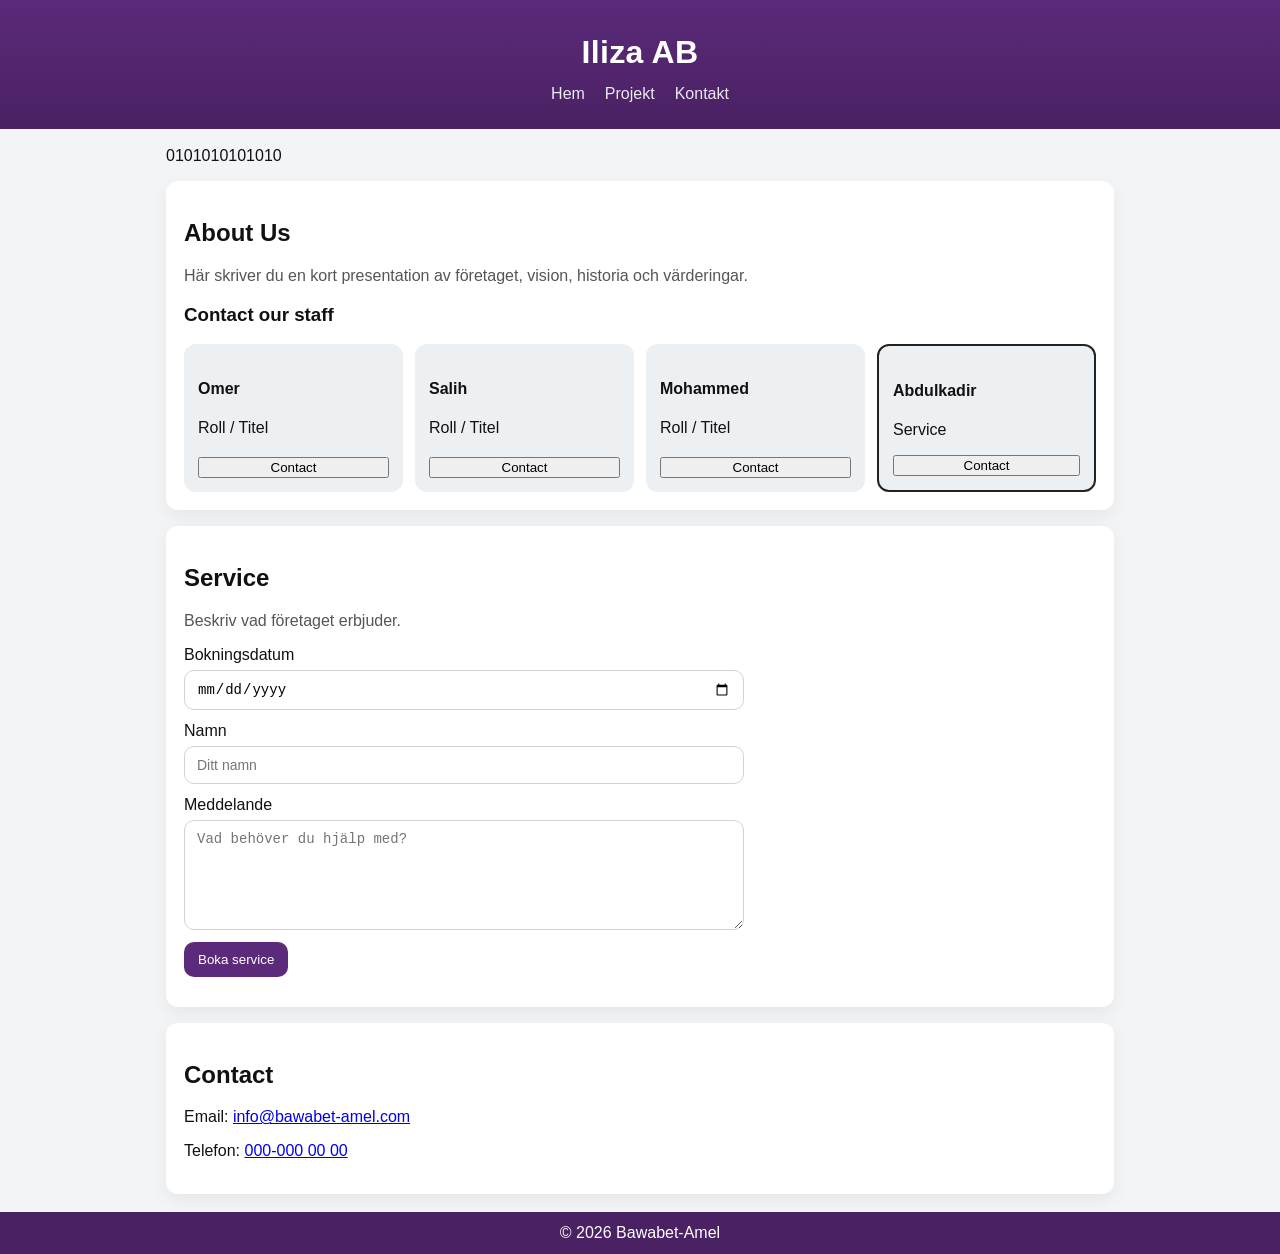
==== index.html @ e96d2337 "har koplat alla filer till varandra" ====
<!doctype html>
<html lang="sv">

<head>
  <meta charset="utf-8" />
  <meta name="viewport" content="width=device-width, initial-scale=1" />
  <title>Iliza AB</title>

  <!-- Kopplar in din CSS -->
  <link rel="stylesheet" href="index.css" />
</head>

<body>
  <!-- Topp/hero -->
  <header class="hero">
    <div class="hero__inner">
      <h1 class="hero__title">Iliza AB</h1>

      <!-- Navigering (Hem/Projekt/Kontakt) -->
      <nav class="hero__nav">
        <a href="#hem">Hem</a>
        <a href="#projekt">Projekt</a>
        <a href="contakt.html">Kontakt</a>
      </nav>
    </div>
  </header>

  <main class="container">
    <!-- Om oss + personal -->
    <p>
      0101010101010
    </p>

    <section id="hem" class="panel">
      <h2>About Us</h2>
      <p class="muted">
        Här skriver du en kort presentation av företaget, vision, historia och värderingar.
      </p>

      <div class="section-head">
        <h3>Contact our staff</h3>
      </div>

      <!-- Personal-kort skapas av JavaScript -->
      <div id="staffGrid" class="grid"></div>
    </section>

    <!-- Service / Bokning -->
    <section id="projekt" class="panel">
      <h2>Service</h2>
      <p class="muted">Beskriv vad företaget erbjuder.</p>

      <form id="serviceForm" class="form">
        <div class="form__row">
          <label for="bookingDate">Bokningsdatum</label>
          <input id="bookingDate" type="date" required />
        </div>

        <div class="form__row">
          <label for="customerName">Namn</label>
          <input id="customerName" type="text" placeholder="Ditt namn" required />
        </div>

        <div class="form__row">
          <label for="customerMsg">Meddelande</label>
          <textarea id="customerMsg" placeholder="Vad behöver du hjälp med?" required></textarea>
        </div>

        <button class="btn" type="submit">Boka service</button>
        <p id="serviceStatus" class="status" aria-live="polite"></p>
      </form>
    </section>

    <!-- Kontakt -->
    <section id="kontakt" class="panel">
      <h2>Contact</h2>
      <p>Email: <a href="mailto:info@bawabet-amel.com">info@bawabet-amel.com</a></p>
      <p>Telefon: <a href="tel:+4600000000">000-000 00 00</a></p>
    </section>
  </main>

  <footer class="footer">© 2026 Bawabet-Amel</footer>

  <!-- Kopplar in din JavaScript -->
  <script src="index.js"></script>
</body>

</html>
---- index.css ----
/* ===== Grund ===== */
* { box-sizing: border-box; }
body {
  margin: 0;
  font-family: Arial, sans-serif;
  background: #f3f4f6;
  color: #111;
}

/* ===== Hero (lila topp) ===== */
.hero {
  background: linear-gradient(180deg, #5b2a7a, #4a2163);
  padding: 34px 16px 26px;
  text-align: center;
  color: #fff;
}

.hero__title {
  margin: 0;
  font-weight: 600;
  letter-spacing: .3px;
}

.hero__nav {
  margin-top: 14px;
  display: flex;
  justify-content: center;
  gap: 20px;
}

.hero__nav a {
  color: #fff;
  text-decoration: none;
  opacity: .9;
}

.hero__nav a:hover {
  opacity: 1;
  text-decoration: underline;
}

/* ===== Layout ===== */
.container {
  max-width: 980px;
  margin: 18px auto;
  padding: 0 16px;
}

.panel {
  background: #fff;
  border-radius: 12px;
  padding: 18px;
  margin: 16px 0;
  box-shadow: 0 6px 18px rgba(0,0,0,.06);
}

.muted { color: #555; }

/* ===== Personal-grid ===== */
.section-head { margin-top: 12px; }

.grid {
  margin-top: 12px;
  display: grid;
  grid-template-columns: repeat(auto-fit, minmax(190px, 1fr));
  gap: 12px;
}

.staff-card {
  background: #edf0f2;
  border-radius: 12px;
  padding: 14px;
  min-height: 120px;
  display: flex;
  flex-direction: column;
  justify-content: space-between;
}

.staff-card__name {
  margin: 0 0 6px;
  font-size: 18px;
}

.staff-card__role {
  margin: 0;
  font-size: 14px;
  color: #333;
  opacity: .9;
}

.staff-card__actions {
  display: flex;
  gap: 10px;
  margin-top: 12px;
}

.btn-outline {
  border: 1px solid #1b1b1b;
  background: #fff;
  padding: 8px 10px;
  border-radius: 8px;
  cursor: pointer;
}

.btn-outline:hover { filter: brightness(0.96); }

/* Markerad (t.ex. Service-kontakt) */
.staff-card--highlight {
  border: 2px solid #1b1b1b;
}

/* ===== Form ===== */
.form {
  max-width: 560px;
  display: grid;
  gap: 12px;
}

.form__row {
  display: grid;
  gap: 6px;
}

input, textarea {
  width: 100%;
  border: 1px solid #cfd4d9;
  border-radius: 10px;
  padding: 10px 12px;
  font-size: 14px;
  outline: none;
}

textarea {
  min-height: 110px;
  resize: vertical;
}

input:focus, textarea:focus {
  border-color: #5b2a7a;
}

/* Primär knapp */
.btn {
  width: fit-content;
  border: 0;
  background: #5b2a7a;
  color: #fff;
  padding: 10px 14px;
  border-radius: 10px;
  cursor: pointer;
}

.btn:hover { filter: brightness(0.95); }

.status {
  margin: 0;
  font-size: 14px;
}

/* ===== Footer ===== */
.footer {
  background: #4a2163;
  color: #fff;
  text-align: center;
  padding: 12px;
}
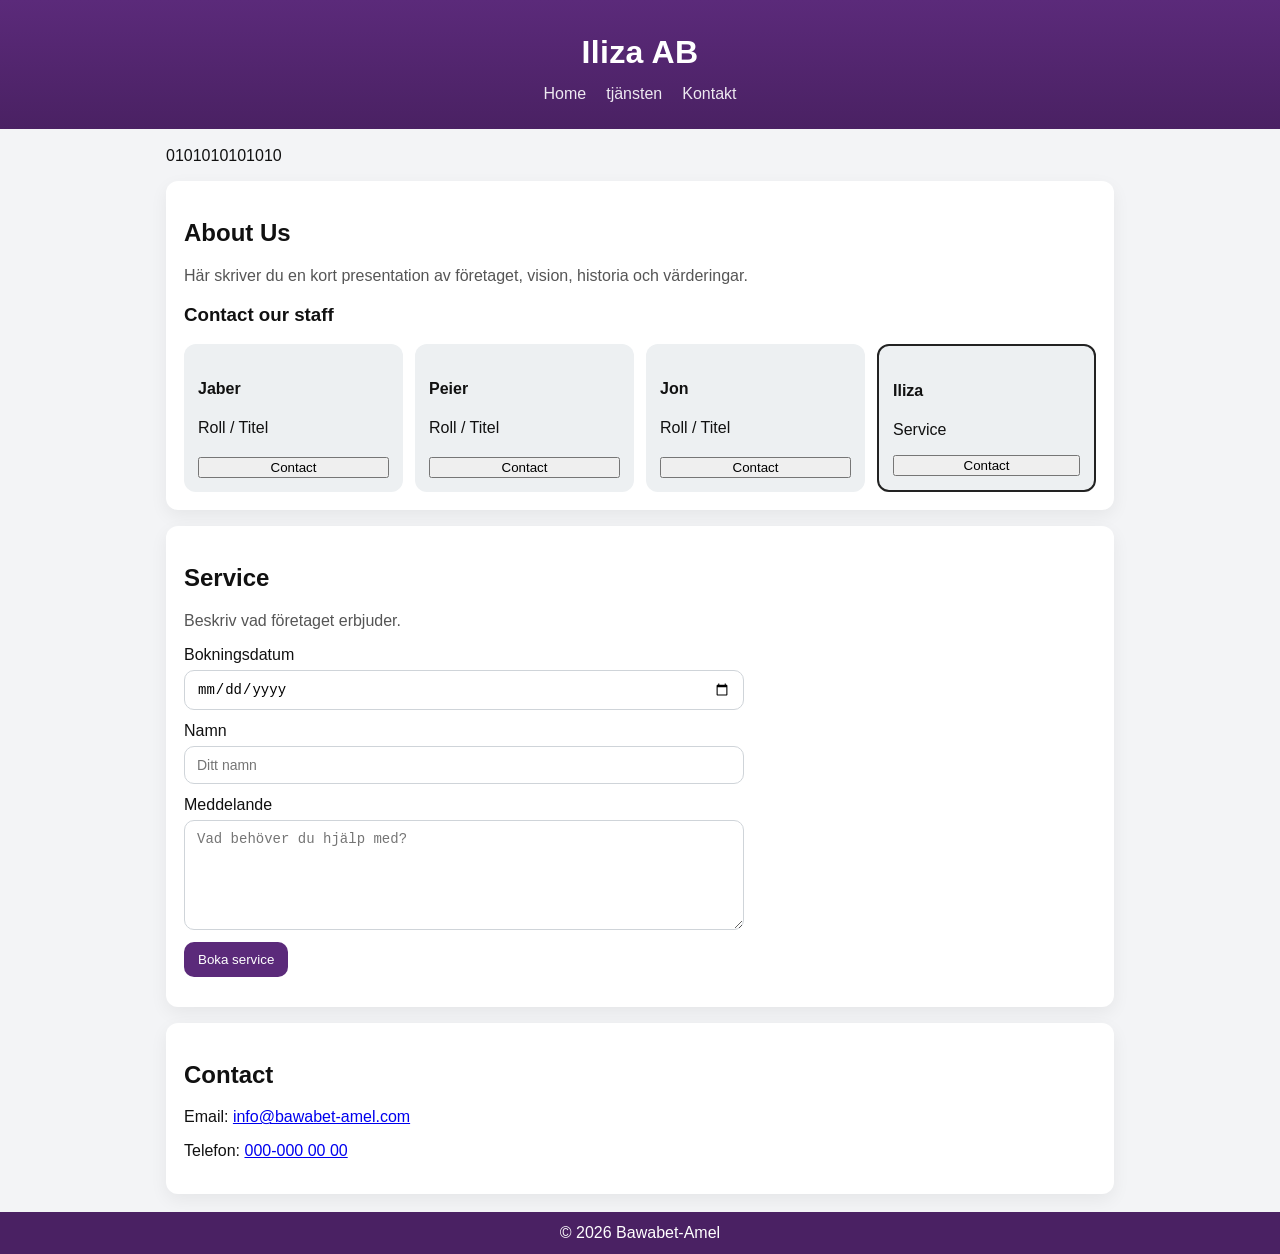
==== commit 9e540549: "ändrade liner på alla filer" ====
--- a/index.html
+++ b/index.html
@@ -18,8 +18,8 @@
 
       <!-- Navigering (Hem/Projekt/Kontakt) -->
       <nav class="hero__nav">
-        <a href="#hem">Hem</a>
-        <a href="#projekt">Projekt</a>
+        <a href="#hem">Home</a>
+        <a href="#projekt">tjänsten</a>
         <a href="contakt.html">Kontakt</a>
       </nav>
     </div>
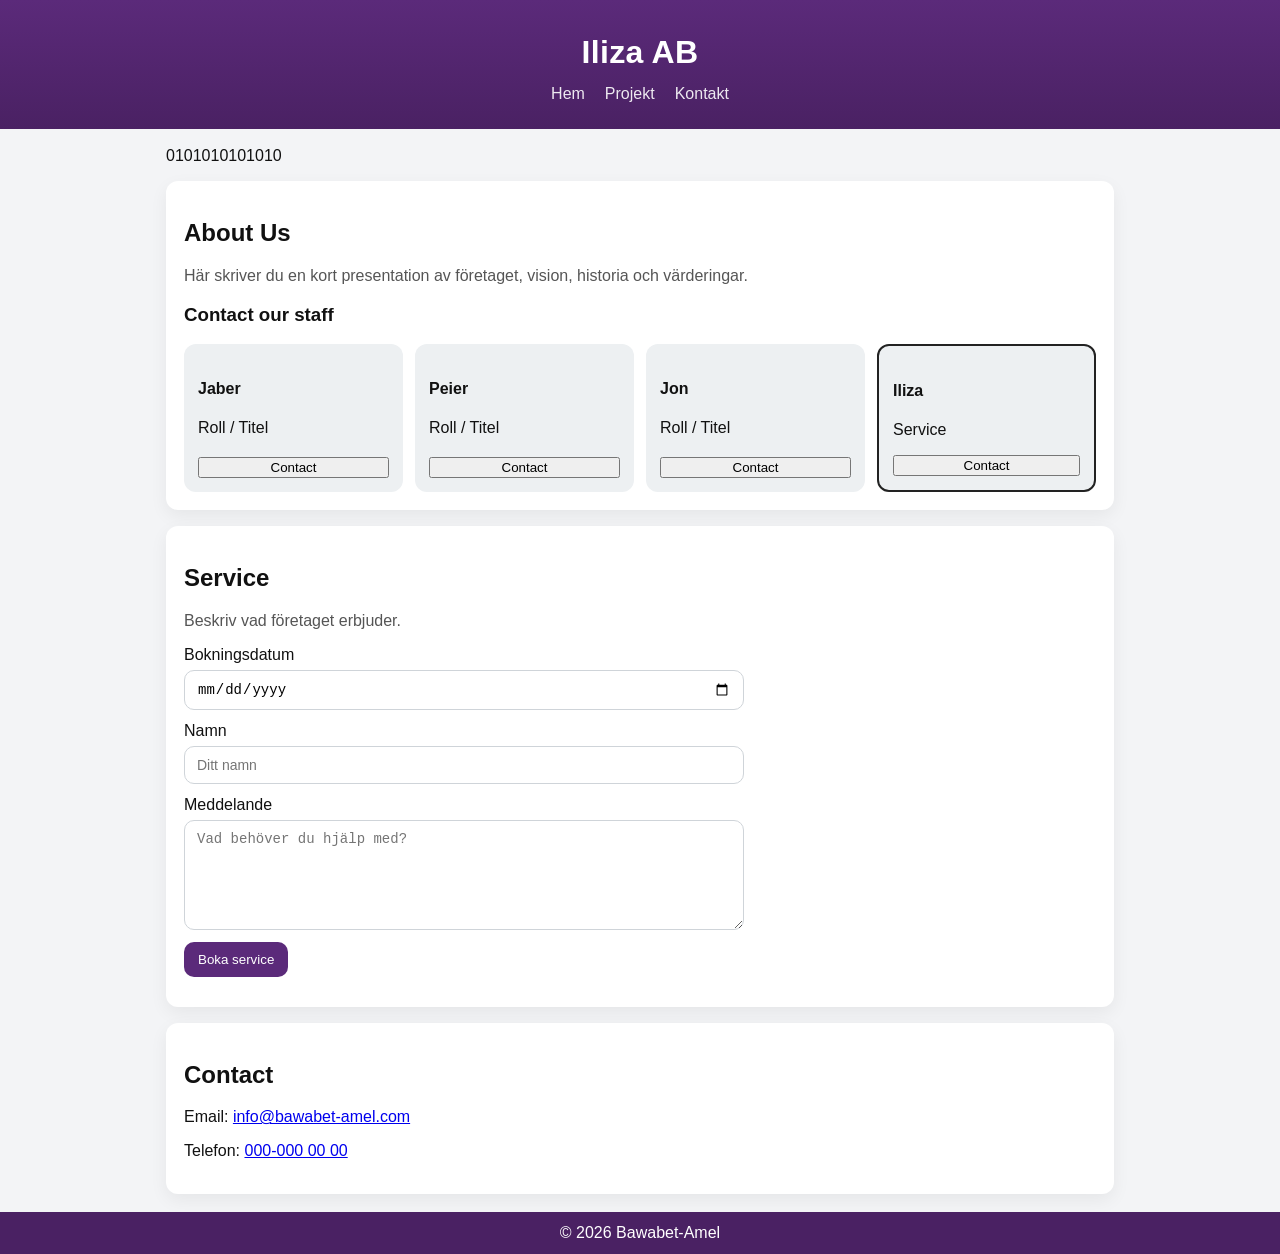
==== commit 5a131f9b: "andring kontak formulär" ====
--- a/index.html
+++ b/index.html
@@ -18,8 +18,8 @@
 
       <!-- Navigering (Hem/Projekt/Kontakt) -->
       <nav class="hero__nav">
-        <a href="#hem">Home</a>
-        <a href="#projekt">tjänsten</a>
+        <a href="#hem">Hem</a>
+        <a href="#projekt">Projekt</a>
         <a href="contakt.html">Kontakt</a>
       </nav>
     </div>
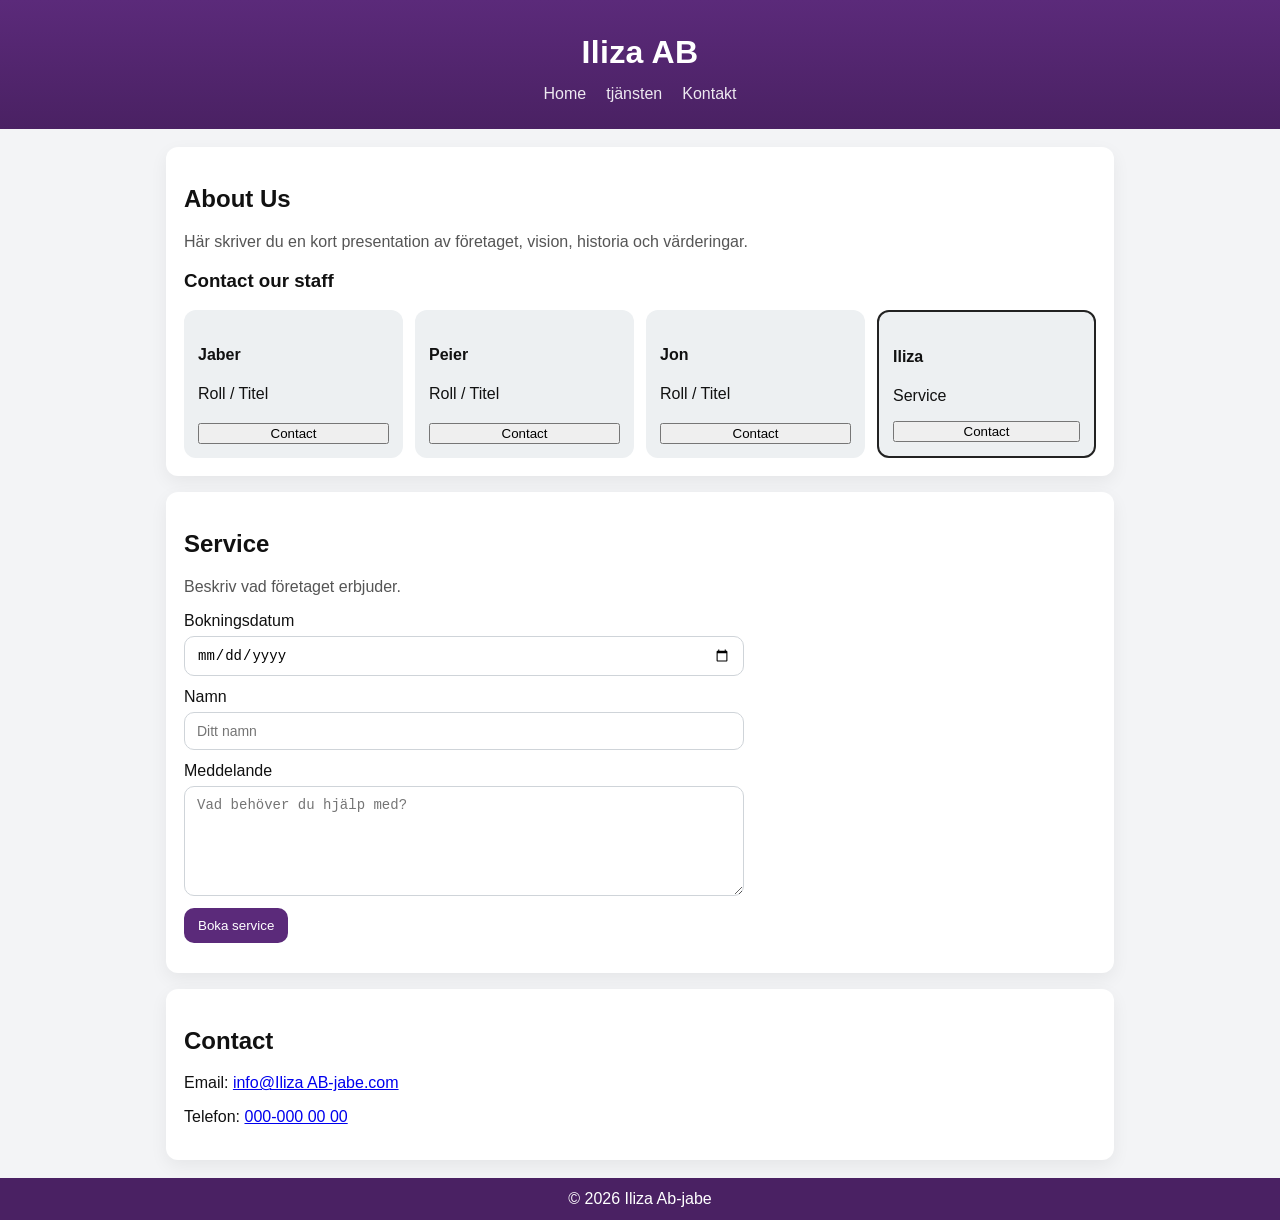
==== commit 96cef3a5: "rol och titel" ====
--- a/index.html
+++ b/index.html
@@ -18,8 +18,8 @@
 
       <!-- Navigering (Hem/Projekt/Kontakt) -->
       <nav class="hero__nav">
-        <a href="#hem">Hem</a>
-        <a href="#projekt">Projekt</a>
+        <a href="#hem">Home</a>
+        <a href="#projekt">tjänsten</a>
         <a href="contakt.html">Kontakt</a>
       </nav>
     </div>
@@ -27,9 +27,7 @@
 
   <main class="container">
     <!-- Om oss + personal -->
-    <p>
-      0101010101010
-    </p>
+
 
     <section id="hem" class="panel">
       <h2>About Us</h2>
@@ -74,12 +72,12 @@
     <!-- Kontakt -->
     <section id="kontakt" class="panel">
       <h2>Contact</h2>
-      <p>Email: <a href="mailto:info@bawabet-amel.com">info@bawabet-amel.com</a></p>
+      <p>Email: <a href="mailto:info@bawabet-amel.com">info@Iliza AB-jabe.com</a></p>
       <p>Telefon: <a href="tel:+4600000000">000-000 00 00</a></p>
     </section>
   </main>
 
-  <footer class="footer">© 2026 Bawabet-Amel</footer>
+  <footer class="footer">© 2026 Iliza Ab-jabe</footer>
 
   <!-- Kopplar in din JavaScript -->
   <script src="index.js"></script>
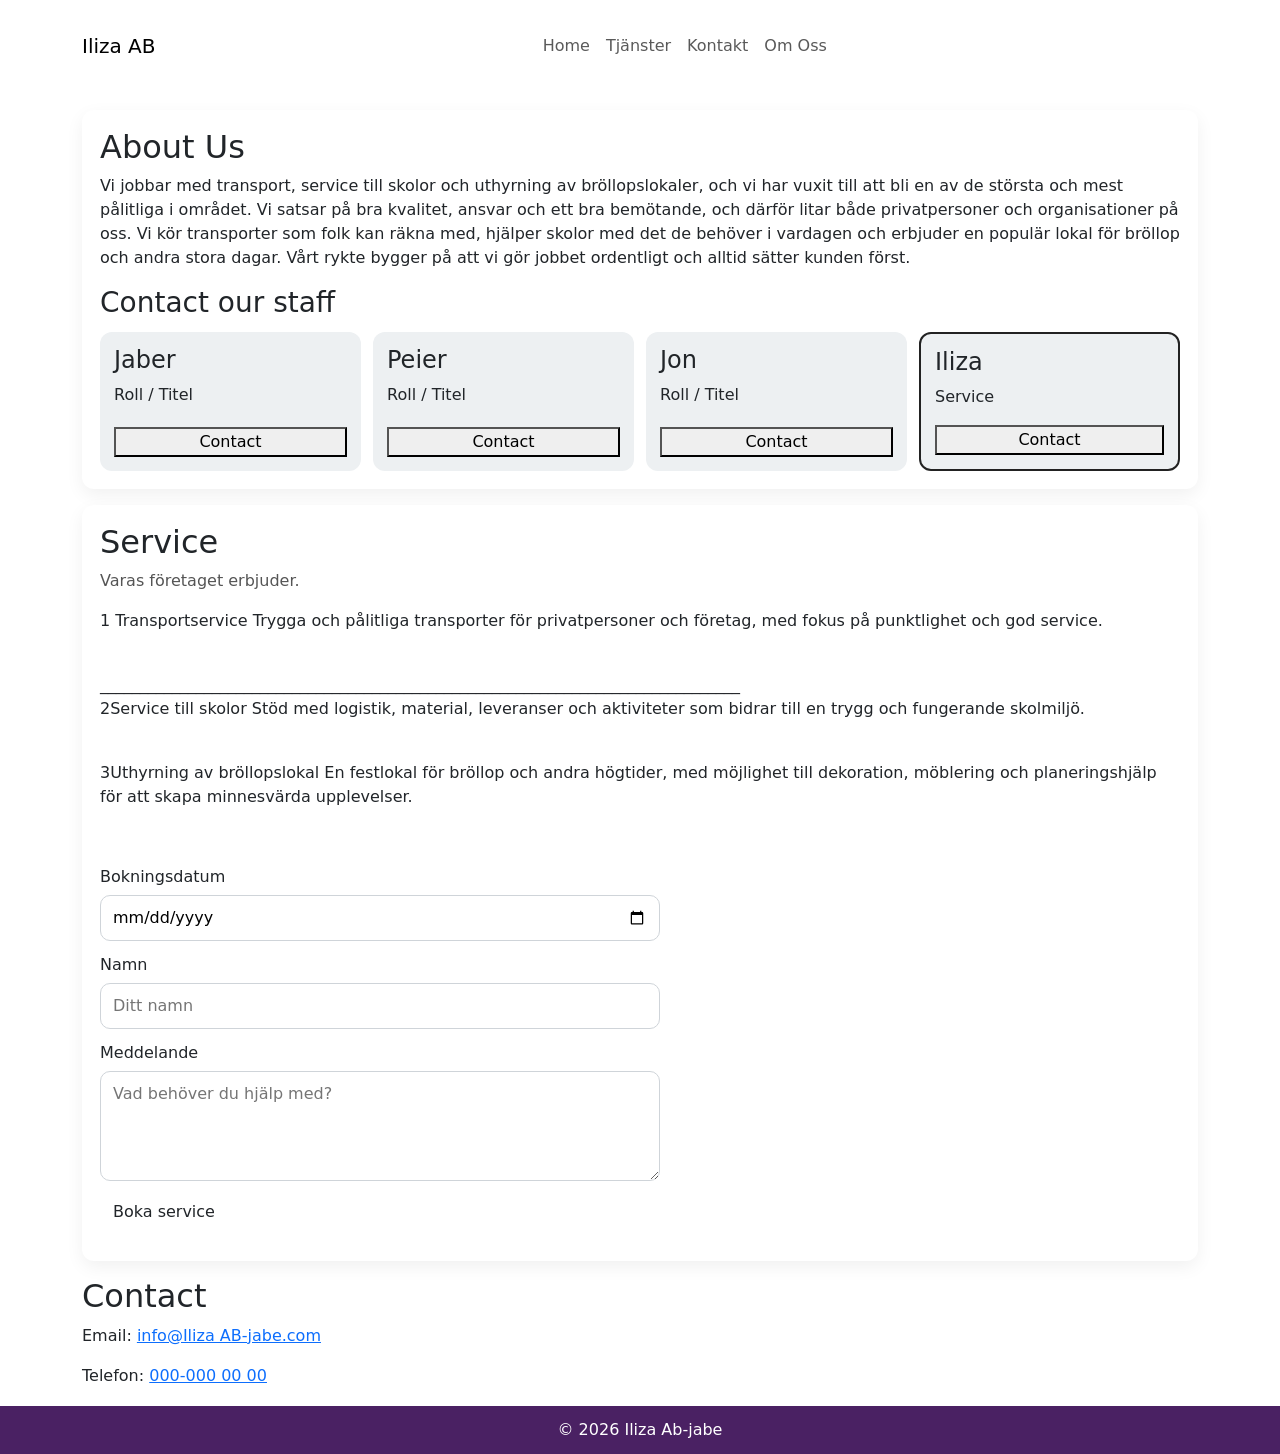
==== commit 3d2df424: "adderad navbar med Boostrap.justerade css." ====
--- a/index.html
+++ b/index.html
@@ -8,45 +8,96 @@
 
   <!-- Kopplar in din CSS -->
   <link rel="stylesheet" href="index.css" />
+  <link href="https://cdn.jsdelivr.net/npm/bootstrap@5.3.8/dist/css/bootstrap.min.css" rel="stylesheet"
+    integrity="sha384-sRIl4kxILFvY47J16cr9ZwB07vP4J8+LH7qKQnuqkuIAvNWLzeN8tE5YBujZqJLB" crossorigin="anonymous">
 </head>
 
 <body>
-  <!-- Topp/hero -->
-  <header class="hero">
-    <div class="hero__inner">
-      <h1 class="hero__title">Iliza AB</h1>
 
-      <!-- Navigering (Hem/Projekt/Kontakt) -->
-      <nav class="hero__nav">
-        <a href="#hem">Home</a>
-        <a href="#projekt">tjänsten</a>
-        <a href="contakt.html">Kontakt</a>
-      </nav>
+
+  <!-- nav med boostrap -->
+  <nav class="navbar navbar-custom navbar-expand-lg">
+    <div class="container">
+      <a class="navbar-brand title-text" href="index.html">Iliza AB</a>
+      <button class="navbar-toggler" type="button" data-bs-toggle="collapse" data-bs-target="#Menu">Menu</button>
+      <div class="collapse navbar-collapse" id="Menu">
+        <ul class="navbar-nav mx-auto">
+          <li class="nav-item"><a class="nav-link tilte-text" href="index.html">Home</a></li>
+          <li class="nav-item"><a class="nav-link tilte-text" href="#">Tjänster</a></li>
+          <li class="nav-item"><a class="nav-link tilte-text" href="contakt.html">Kontakt</a></li>
+          <li class="nav-item"><a class="nav-link tilte-text" href="#">Om Oss</a></li>
+
+        </ul>
+
+      </div>
+
+
     </div>
-  </header>
+
+  </nav>
+
 
   <main class="container">
-    <!-- Om oss + personal -->
+    <!-- Om oss och vara  personal -->
 
 
-    <section id="hem" class="panel">
+    <section id="hem" class="Ilza">
       <h2>About Us</h2>
-      <p class="muted">
-        Här skriver du en kort presentation av företaget, vision, historia och värderingar.
+      <p class="jaber">
+
+        Vi jobbar med transport, service till skolor och uthyrning av bröllopslokaler, och vi har vuxit till att bli en
+        av de största och mest pålitliga i området. Vi satsar på bra kvalitet, ansvar och ett bra bemötande, och därför
+        litar både privatpersoner och organisationer på oss.
+        Vi kör transporter som folk kan räkna med, hjälper skolor med det de behöver i vardagen och erbjuder en populär
+        lokal för bröllop och andra stora dagar. Vårt rykte bygger på att vi gör jobbet ordentligt och alltid sätter
+        kunden först.
+
       </p>
 
       <div class="section-head">
         <h3>Contact our staff</h3>
       </div>
 
-      <!-- Personal-kort skapas av JavaScript -->
-      <div id="staffGrid" class="grid"></div>
+      <!--  JavaScript -->
+      <div id="staffGrid" class="pro1"></div>
     </section>
 
     <!-- Service / Bokning -->
-    <section id="projekt" class="panel">
+    <section id="projekt" class="Ilza">
       <h2>Service</h2>
-      <p class="muted">Beskriv vad företaget erbjuder.</p>
+      <p class="Jaber">Varas företaget erbjuder.</p>
+      <p>1 Transportservice
+        Trygga och pålitliga transporter för privatpersoner och företag, med fokus på punktlighet och god service.</p>
+      <img
+        src="https://www.trbc.se/uploads/1v6Y1ove/png-transparent-iveco-stralis-iveco-daily-car-iveco-trakker-car-freight-transport-truck-car.png"
+        alt="">
+      <br>________________________________________________________________________________</br>
+
+
+
+
+
+
+
+      <p>2Service till skolor Stöd med logistik, material, leveranser och aktiviteter som bidrar till en trygg och
+        fungerande skolmiljö.
+      </p>
+      <img src="https://mndaily.com/wp-content/uploads/2016/11/110716stafrodelifile.JPG" alt="">
+
+
+
+      <p>3Uthyrning av bröllopslokal
+        En festlokal för bröllop och andra högtider, med möjlighet till dekoration, möblering och planeringshjälp för
+        att skapa minnesvärda upplevelser.
+      </p>
+      <img
+        src="https://bröllopslokaler.nu/storage/2023/02/hasslarpsparken-brollop-brollopslokal-festlokal-skane-3-_Custom_.webp"
+        alt="">
+
+
+
+
+      </p>
 
       <form id="serviceForm" class="form">
         <div class="form__row">
@@ -69,7 +120,7 @@
       </form>
     </section>
 
-    <!-- Kontakt -->
+    <!-- Kontakt Oss -->
     <section id="kontakt" class="panel">
       <h2>Contact</h2>
       <p>Email: <a href="mailto:info@bawabet-amel.com">info@Iliza AB-jabe.com</a></p>
@@ -81,6 +132,9 @@
 
   <!-- Kopplar in din JavaScript -->
   <script src="index.js"></script>
+  <script src="https://cdn.jsdelivr.net/npm/bootstrap@5.3.8/dist/js/bootstrap.bundle.min.js"
+    integrity="sha384-FKyoEForCGlyvwx9Hj09JcYn3nv7wiPVlz7YYwJrWVcXK/BmnVDxM+D2scQbITxI"
+    crossorigin="anonymous"></script>
 </body>
 
 </html>
--- a/index.css
+++ b/index.css
@@ -1,166 +1,303 @@
-/* ===== Grund ===== */
-* { box-sizing: border-box; }
-body {
-  margin: 0;
-  font-family: Arial, sans-serif;
-  background: #f3f4f6;
-  color: #111;
-}
-
-/* ===== Hero (lila topp) ===== */
-.hero {
-  background: linear-gradient(180deg, #5b2a7a, #4a2163);
-  padding: 34px 16px 26px;
-  text-align: center;
-  color: #fff;
-}
-
-.hero__title {
-  margin: 0;
-  font-weight: 600;
-  letter-spacing: .3px;
-}
-
-.hero__nav {
-  margin-top: 14px;
-  display: flex;
-  justify-content: center;
-  gap: 20px;
-}
-
-.hero__nav a {
-  color: #fff;
-  text-decoration: none;
-  opacity: .9;
-}
-
-.hero__nav a:hover {
-  opacity: 1;
-  text-decoration: underline;
-}
-
-/* ===== Layout ===== */
-.container {
-  max-width: 980px;
-  margin: 18px auto;
-  padding: 0 16px;
-}
-
-.panel {
-  background: #fff;
-  border-radius: 12px;
-  padding: 18px;
-  margin: 16px 0;
-  box-shadow: 0 6px 18px rgba(0,0,0,.06);
-}
-
-.muted { color: #555; }
-
-/* ===== Personal-grid ===== */
-.section-head { margin-top: 12px; }
-
-.grid {
-  margin-top: 12px;
-  display: grid;
-  grid-template-columns: repeat(auto-fit, minmax(190px, 1fr));
-  gap: 12px;
-}
-
-.staff-card {
-  background: #edf0f2;
-  border-radius: 12px;
-  padding: 14px;
-  min-height: 120px;
-  display: flex;
-  flex-direction: column;
-  justify-content: space-between;
-}
-
-.staff-card__name {
-  margin: 0 0 6px;
-  font-size: 18px;
-}
-
-.staff-card__role {
-  margin: 0;
-  font-size: 14px;
-  color: #333;
-  opacity: .9;
-}
-
-.staff-card__actions {
-  display: flex;
-  gap: 10px;
-  margin-top: 12px;
-}
-
-.btn-outline {
-  border: 1px solid #1b1b1b;
-  background: #fff;
-  padding: 8px 10px;
-  border-radius: 8px;
-  cursor: pointer;
-}
-
-.btn-outline:hover { filter: brightness(0.96); }
-
-/* Markerad (t.ex. Service-kontakt) */
-.staff-card--highlight {
-  border: 2px solid #1b1b1b;
-}
-
-/* ===== Form ===== */
-.form {
-  max-width: 560px;
-  display: grid;
-  gap: 12px;
-}
-
-.form__row {
-  display: grid;
-  gap: 6px;
-}
-
-input, textarea {
-  width: 100%;
-  border: 1px solid #cfd4d9;
-  border-radius: 10px;
-  padding: 10px 12px;
-  font-size: 14px;
-  outline: none;
-}
-
-textarea {
-  min-height: 110px;
-  resize: vertical;
-}
-
-input:focus, textarea:focus {
-  border-color: #5b2a7a;
-}
-
-/* Primär knapp */
-.btn {
-  width: fit-content;
-  border: 0;
-  background: #5b2a7a;
-  color: #fff;
-  padding: 10px 14px;
-  border-radius: 10px;
-  cursor: pointer;
-}
-
-.btn:hover { filter: brightness(0.95); }
-
-.status {
-  margin: 0;
-  font-size: 14px;
-}
-
-/* ===== Footer ===== */
-.footer {
-  background: #4a2163;
-  color: #fff;
-  text-align: center;
-  padding: 12px;
+body {
+  margin: 0;
+  background: #1e3602;
+  color: #111;
+}
+
+.container {
+
+  max-width: 980px;
+  margin: 18px auto;
+  padding: 0 16px;
+}
+
+.Ilza {
+  background: #fff;
+  border-radius: 12px;
+  padding: 18px;
+  margin: 16px 0;
+  box-shadow: 0 6px 18px rgba(0, 0, 0, .06);
+}
+
+.Jaber {
+  color: #555;
+}
+
+.section-head {
+  margin-top: 12px;
+}
+
+.pro1 {
+  margin-top: 12px;
+  display: grid;
+  grid-template-columns: repeat(auto-fit, minmax(190px, 1fr));
+  gap: 12px;
+}
+
+.staff-card {
+  background: #edf0f2;
+  border-radius: 12px;
+  padding: 14px;
+  min-height: 120px;
+  display: flex;
+  flex-direction: column;
+  justify-content: space-between;
+}
+
+.staff-card__name {
+  margin: 0 0 6px;
+  font-size: 18px;
+}
+
+.staff-card__role {
+  margin: 0;
+  font-size: 14px;
+  color: #333;
+  opacity: .9;
+}
+
+.staff-card__actions {
+  display: flex;
+  gap: 10px;
+  margin-top: 12px;
+}
+
+.btn-outline {
+  border: 1px solid #1b1b1b;
+  background: #fff;
+  padding: 8px 10px;
+  border-radius: 8px;
+  cursor: pointer;
+}
+
+.btn-outline:hover {
+  filter: brightness(0.96);
+}
+
+.staff-card--highlight {
+  border: 2px solid #1b1b1b;
+}
+
+.form {
+  max-width: 560px;
+  display: grid;
+  gap: 12px;
+}
+
+.form__row {
+  display: grid;
+  gap: 6px;
+}
+
+input,
+textarea {
+  width: 100%;
+  border: 1px solid #cfd4d9;
+  border-radius: 10px;
+  padding: 10px 12px;
+  font-size: 14px;
+  outline: none;
+}
+
+textarea {
+  min-height: 110px;
+  resize: vertical;
+}
+
+input:focus,
+textarea:focus {
+  border-color: #5b2a7a;
+}
+
+.btn {
+  width: fit-content;
+  border: 0;
+  background: #5b2a7a;
+  color: #fff;
+  padding: 10px 14px;
+  border-radius: 10px;
+  cursor: pointer;
+}
+
+.btn:hover {
+  filter: brightness(0.95);
+}
+
+.status {
+  margin: 0;
+  font-size: 14px;
+}
+
+.footer {
+  background: #4a2163;
+  color: #fff;
+  text-align: center;
+  padding: 12px;
+}
+
+.booking-page {
+  margin: 0;
+  background: #0327f1;
+}
+
+.booking-page .booking-wrap {
+  max-width: 860px;
+  margin: 24px auto;
+  padding: 0 16px;
+}
+
+.booking-page .booking-card {
+  border: 0;
+  border-radius: 14px;
+  padding: 26px;
+  background: rgba(119, 255, 0, .14);
+  box-shadow: 0 8px 22px rgba(0, 0, 0, .08);
+}
+
+.booking-page .booking-card h1 {
+  margin-top: 0;
+  text-align: center;
+}
+
+.booking-page .grid {
+  display: grid;
+  grid-template-columns: repeat(2, minmax(0, 1fr));
+  gap: 14px;
+}
+
+.booking-page .field {
+  display: flex;
+  flex-direction: column;
+  gap: 6px;
+}
+
+.booking-page .field.full {
+  grid-column: 1 / -1;
+}
+
+.booking-page label {
+  font-size: 16px;
+  font-weight: 600;
+}
+
+.booking-page input,
+.booking-page select,
+.booking-page textarea {
+  width: 100%;
+  padding: 12px;
+  border: 1px solid #bbb;
+  border-radius: 8px;
+  box-sizing: border-box;
+  font-size: 15px;
+}
+
+.booking-page textarea {
+  min-height: 110px;
+  resize: vertical;
+}
+
+.booking-page .payment-options {
+  margin-top: 4px;
+  display: grid;
+  gap: 8px;
+}
+
+.booking-page .payment-option {
+  display: flex;
+  align-items: center;
+  gap: 10px;
+  padding: 10px 12px;
+  background: #fff;
+  border: 1px solid #ddd;
+  border-radius: 8px;
+}
+
+.booking-page .payment-option input,
+.booking-page .checkbox-line input {
+  width: auto;
+  margin: 0;
+}
+
+.booking-page .summary {
+  margin-top: 18px;
+  padding: 14px;
+  background: #fff;
+  border: 1px solid #dfe6d8;
+  border-radius: 10px;
+}
+
+.booking-page .summary-row {
+  margin: 6px 0;
+  display: flex;
+  justify-content: space-between;
+  gap: 12px;
+}
+
+.booking-page .summary-row.total {
+  margin-top: 10px;
+  padding-top: 10px;
+  border-top: 1px solid #ddd;
+  font-size: 18px;
+  font-weight: 700;
+}
+
+.booking-page .lab2 {
+  width: 100%;
+  margin-top: 14px;
+  padding: 12px;
+  border: 0;
+  border-radius: 8px;
+  background: green;
+  color: #fff;
+  font-size: 18px;
+  text-align: center;
+}
+
+.booking-page .lab2:hover {
+  cursor: pointer;
+  background: rgb(64, 226, 64);
+}
+
+.booking-page .muted {
+  margin-top: 8px;
+  font-size: 14px;
+  color: #4b4b4b;
+}
+
+.booking-page .checkbox-line {
+  margin-top: 12px;
+  display: flex;
+  align-items: flex-start;
+  gap: 10px;
+  font-size: 14px;
+}
+
+.booking-page .result {
+  display: none;
+  margin-top: 16px;
+  padding: 14px;
+  background: #eaf9e5;
+  border: 1px solid #b4dfac;
+  border-radius: 8px;
+}
+
+.booking-page .warning {
+  margin-top: 10px;
+  padding: 10px;
+  font-size: 14px;
+  background: #fff6d8;
+  border: 1px solid #f0d87a;
+  border-radius: 8px;
+}
+
+.booking-page .foot {
+  color: #fff;
+  text-align: center;
+  padding: 12px;
+}
+
+@media (max-width: 700px) {
+  .booking-page .grid {
+    grid-template-columns: 1fr;
+  }
 }
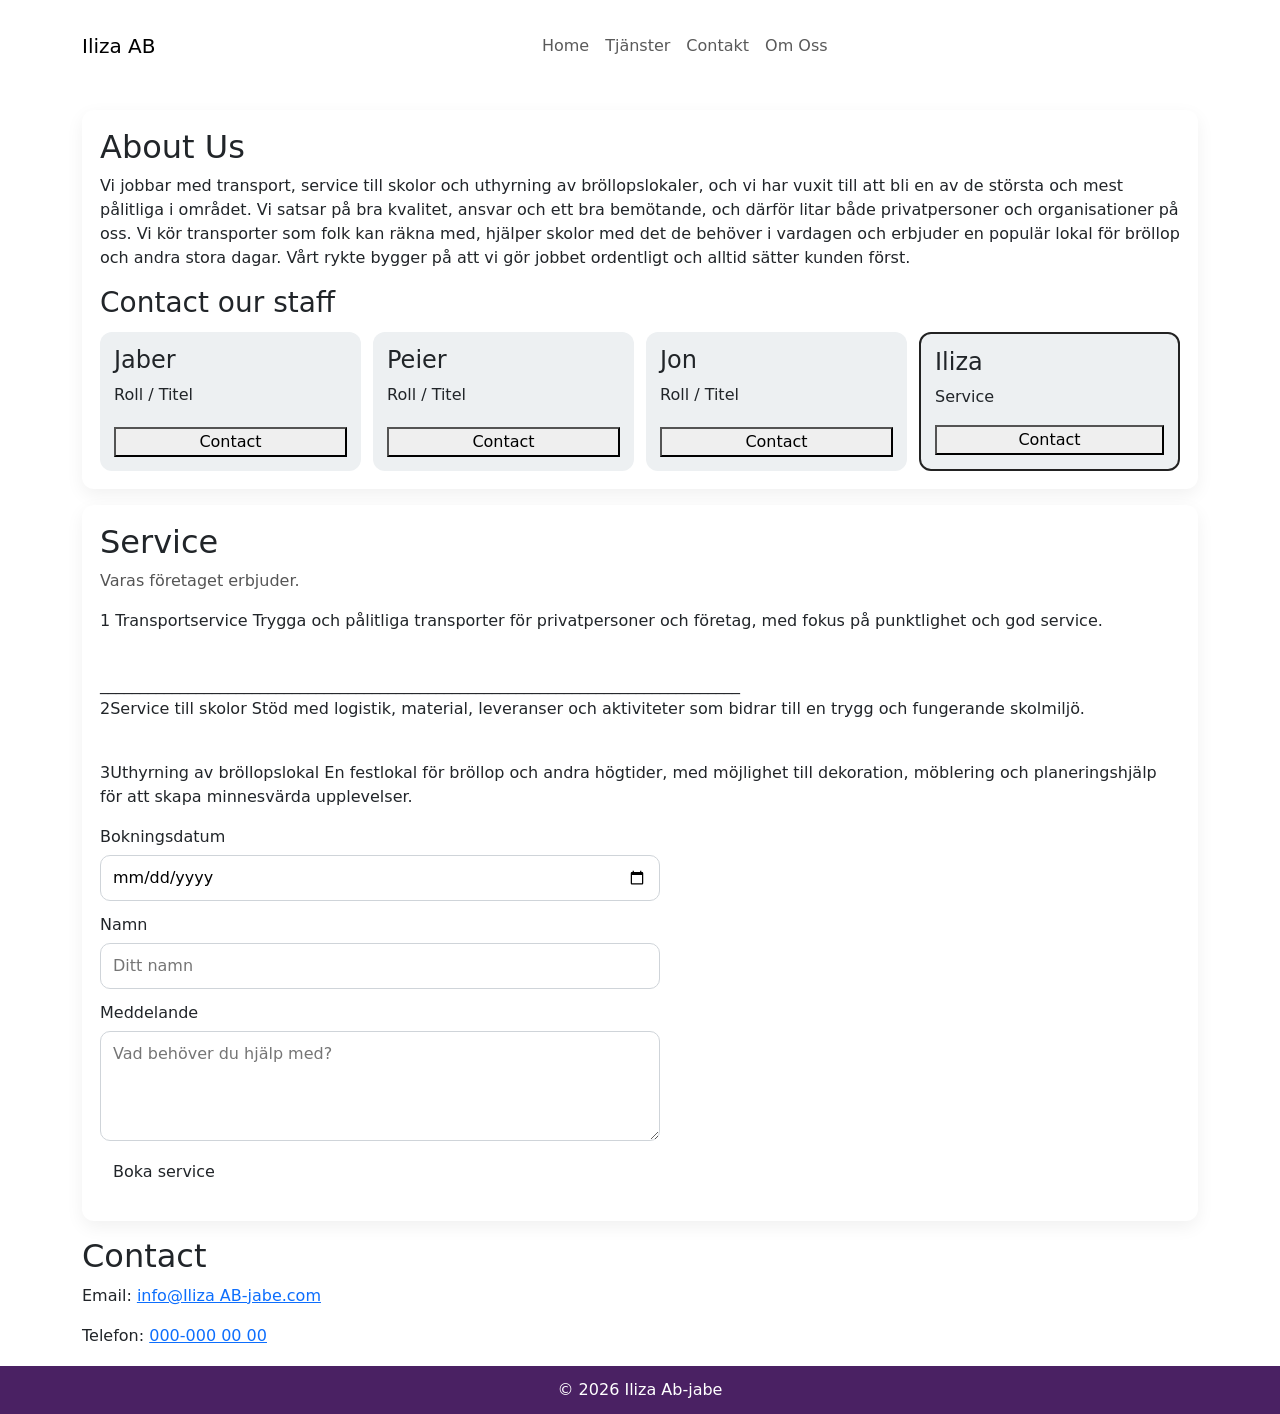
==== commit 1da69414: "link navbar aktiv" ====
--- a/index.html
+++ b/index.html
@@ -23,9 +23,9 @@
       <div class="collapse navbar-collapse" id="Menu">
         <ul class="navbar-nav mx-auto">
           <li class="nav-item"><a class="nav-link tilte-text" href="index.html">Home</a></li>
-          <li class="nav-item"><a class="nav-link tilte-text" href="#">Tjänster</a></li>
-          <li class="nav-item"><a class="nav-link tilte-text" href="contakt.html">Kontakt</a></li>
-          <li class="nav-item"><a class="nav-link tilte-text" href="#">Om Oss</a></li>
+          <li class="nav-item"><a class="nav-link tilte-text" href="index.html">Tjänster</a></li>
+          <li class="nav-item"><a class="nav-link tilte-text" href="contakt.html">Contakt</a></li>
+          <li class="nav-item"><a class="nav-link tilte-text" href="Om Oss">Om Oss</a></li>
 
         </ul>
 
@@ -82,6 +82,7 @@
       <p>2Service till skolor Stöd med logistik, material, leveranser och aktiviteter som bidrar till en trygg och
         fungerande skolmiljö.
       </p>
+
       <img src="https://mndaily.com/wp-content/uploads/2016/11/110716stafrodelifile.JPG" alt="">
 
 
@@ -89,15 +90,15 @@
       <p>3Uthyrning av bröllopslokal
         En festlokal för bröllop och andra högtider, med möjlighet till dekoration, möblering och planeringshjälp för
         att skapa minnesvärda upplevelser.
+      
+      <img src="https://bröllopslokaler.nu/storage/2023/02/hasslarpsparken-brollop-brollopslokal-festlokal-skane-3-_Custom_.webp"
+        alt="">
       </p>
-      <img
-        src="https://bröllopslokaler.nu/storage/2023/02/hasslarpsparken-brollop-brollopslokal-festlokal-skane-3-_Custom_.webp"
-        alt="">
 
 
 
 
-      </p>
+      
 
       <form id="serviceForm" class="form">
         <div class="form__row">
--- a/index.css
+++ b/index.css
@@ -1,4 +1,5 @@
 body {
+  background-color: #0327f1;
   margin: 0;
   background: #1e3602;
   color: #111;
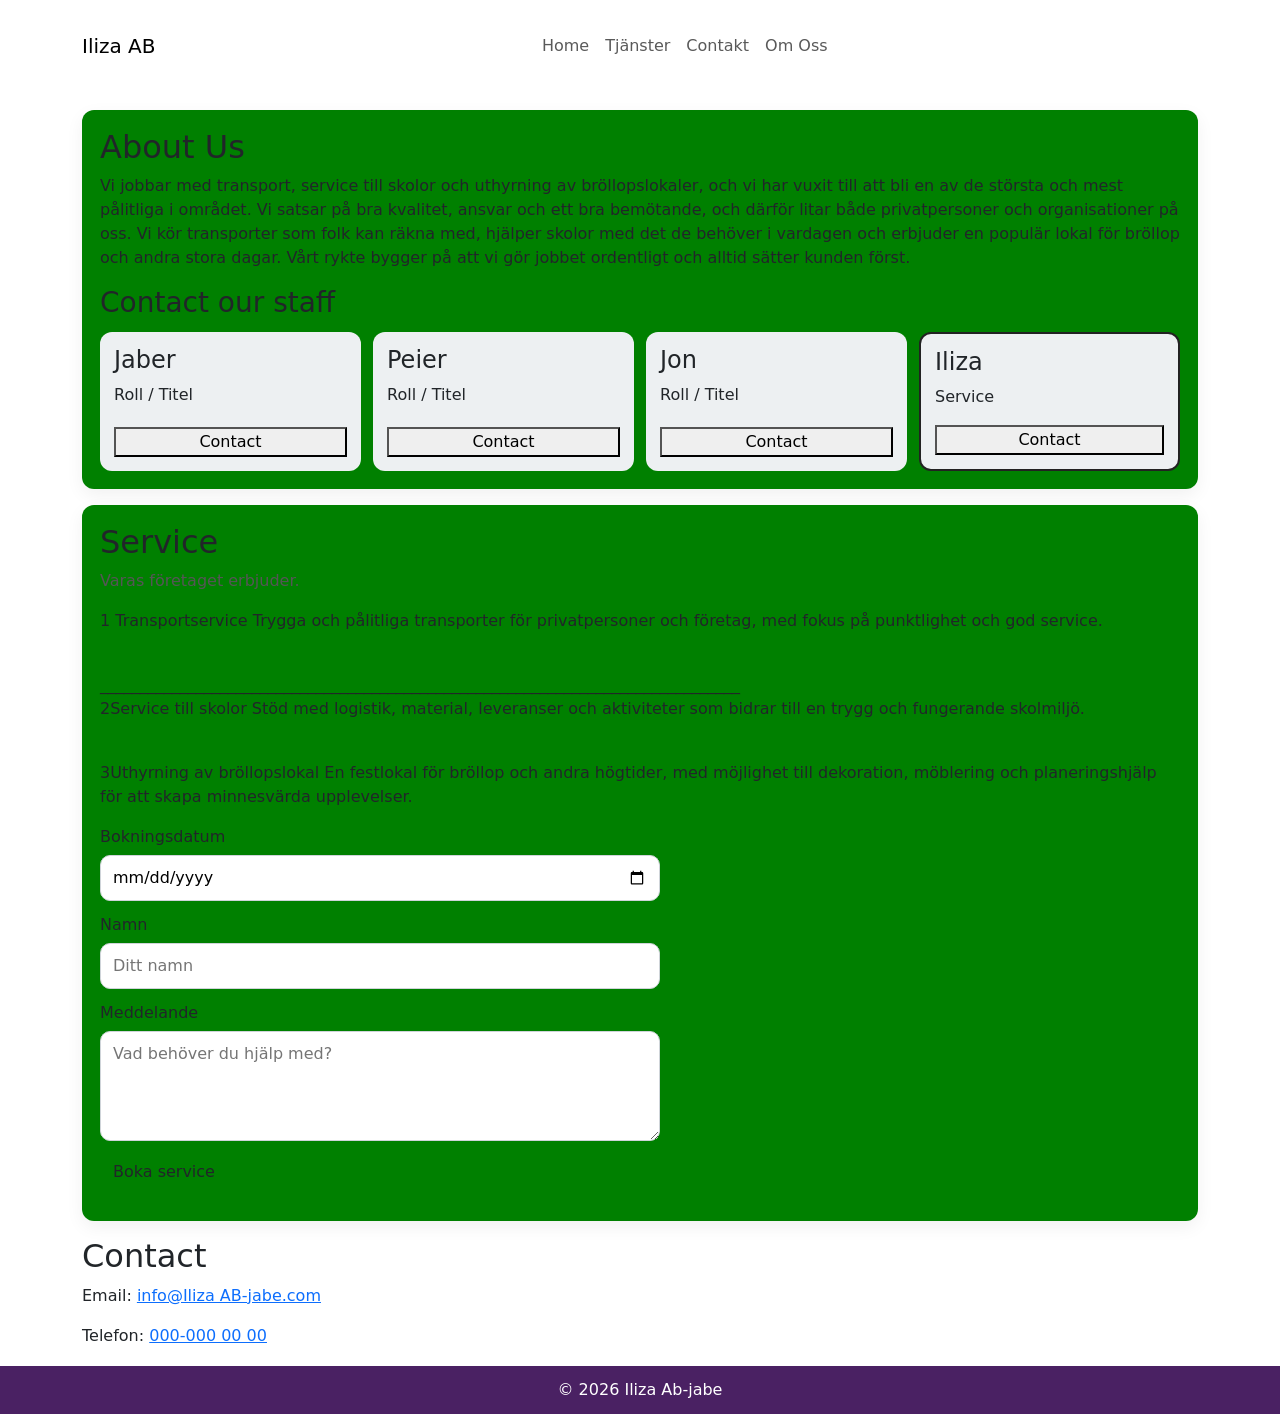
==== commit fd8c03c6: "Uppdaterade bild storlek" ====
--- a/index.html
+++ b/index.html
@@ -36,9 +36,8 @@
 
   </nav>
 
-
+<!-- Huvudinnehållet på sidan, centrerat med Bootstrap -->
   <main class="container">
-    <!-- Om oss och vara  personal -->
 
 
     <section id="hem" class="Ilza">
--- a/index.css
+++ b/index.css
@@ -1,3 +1,5 @@
+
+
 body {
   background-color: #0327f1;
   margin: 0;
@@ -13,7 +15,7 @@
 }
 
 .Ilza {
-  background: #fff;
+  background:green;
   border-radius: 12px;
   padding: 18px;
   margin: 16px 0;
@@ -290,7 +292,11 @@
   border: 1px solid #f0d87a;
   border-radius: 8px;
 }
-
+img{
+  width: 100%;
+  max-width: 600px;
+  height: auto;
+}
 .booking-page .foot {
   color: #fff;
   text-align: center;
